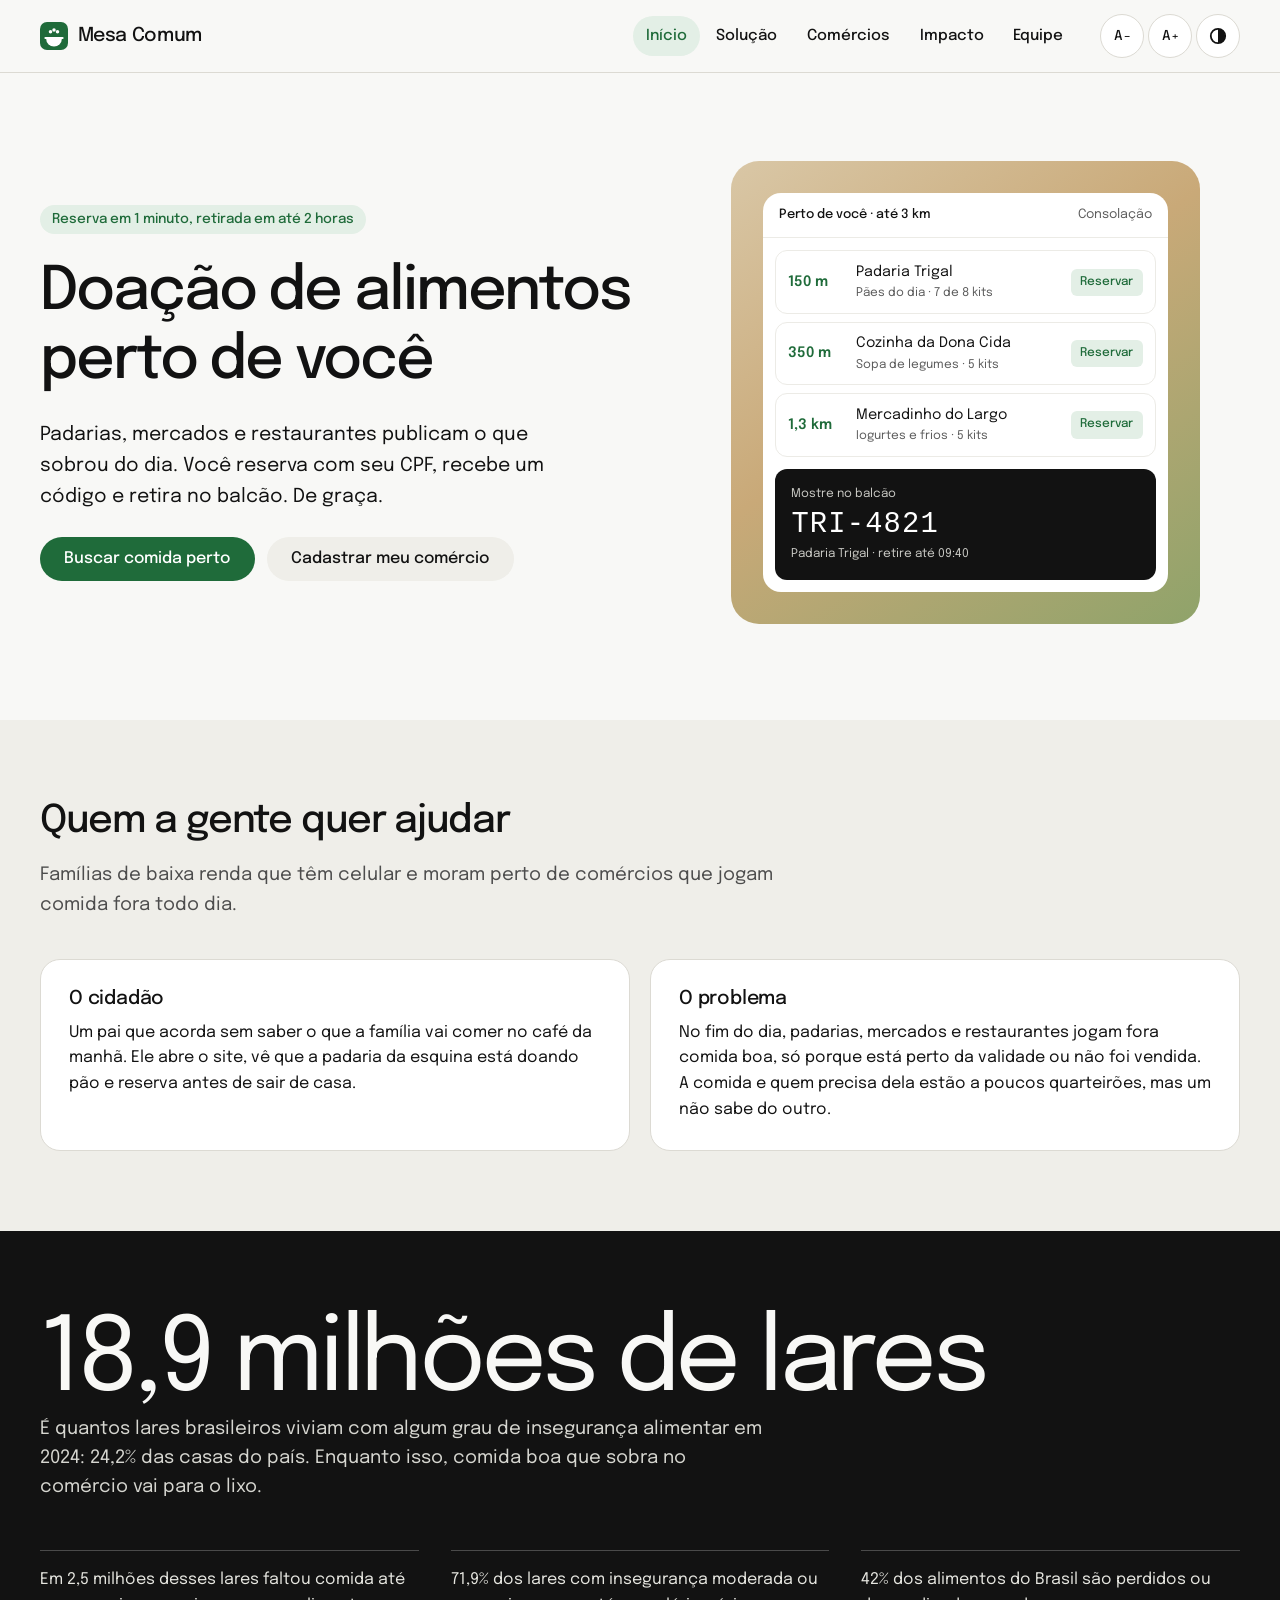
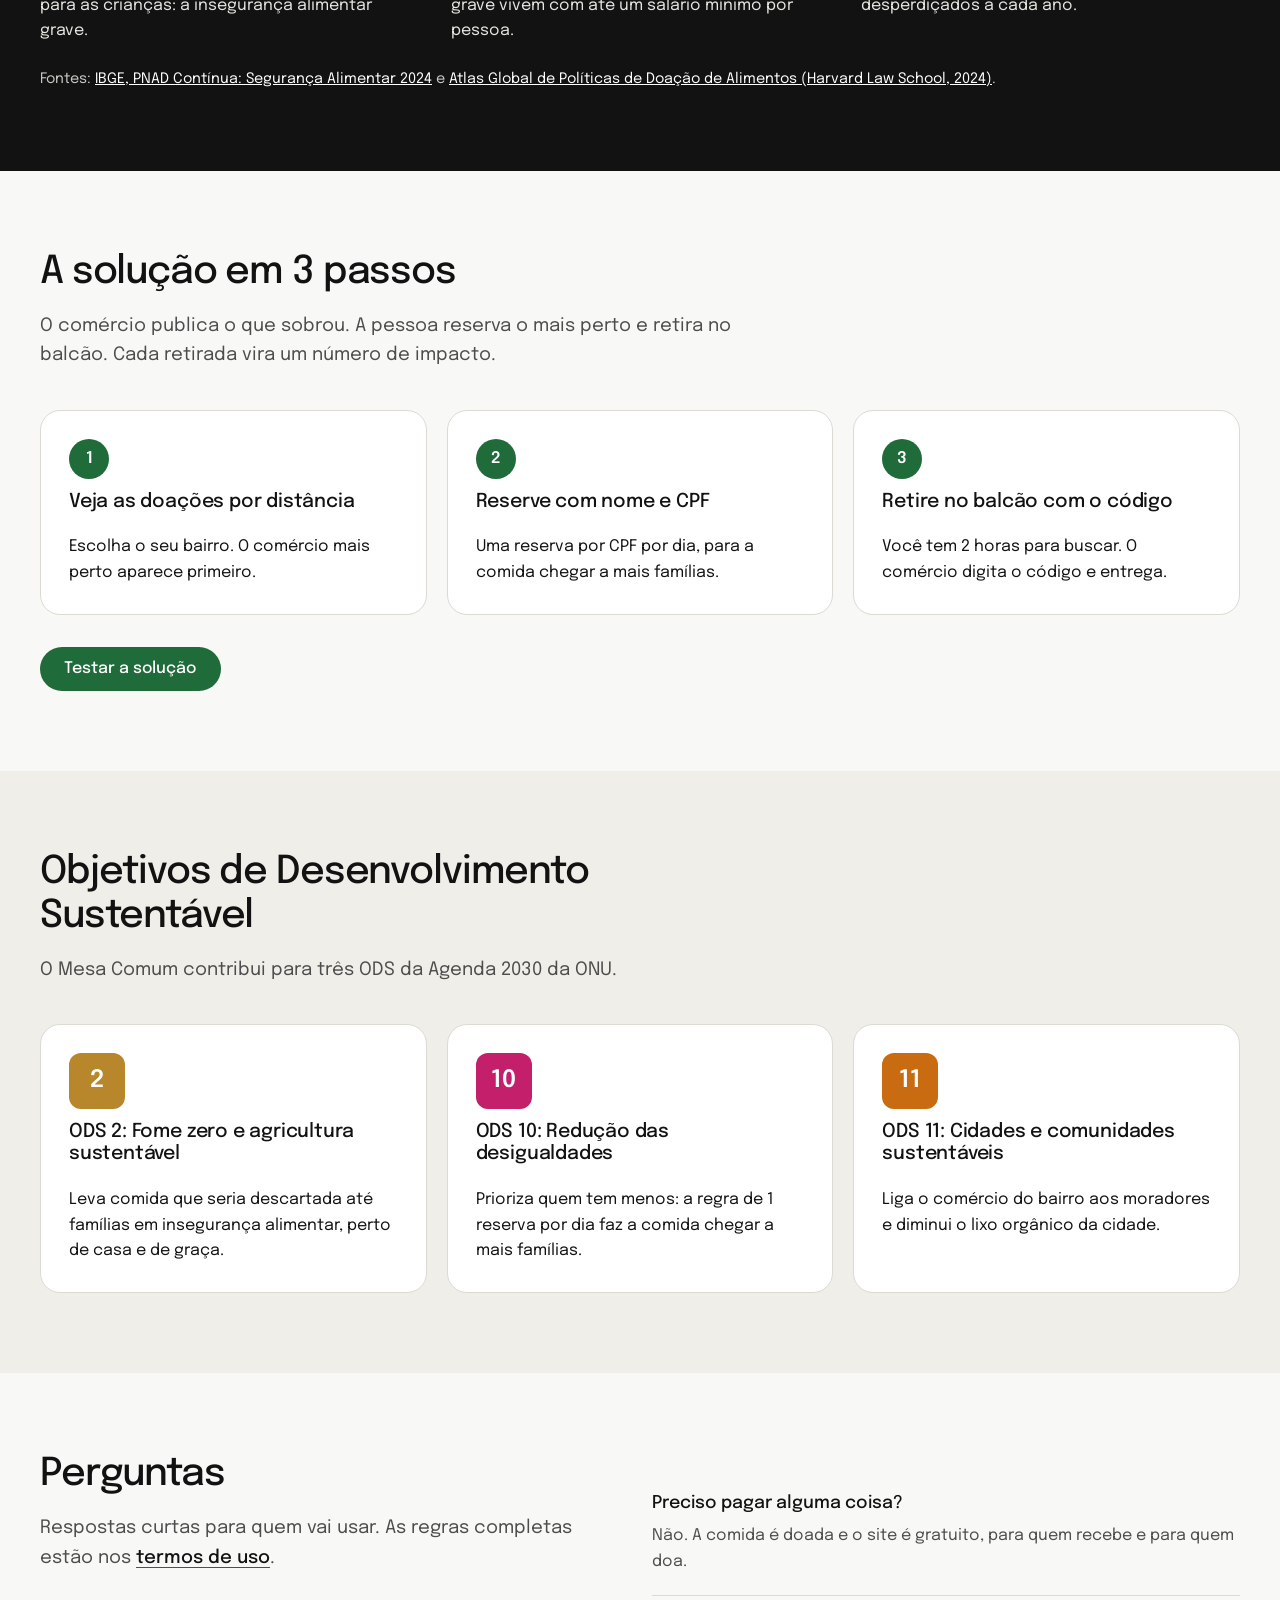
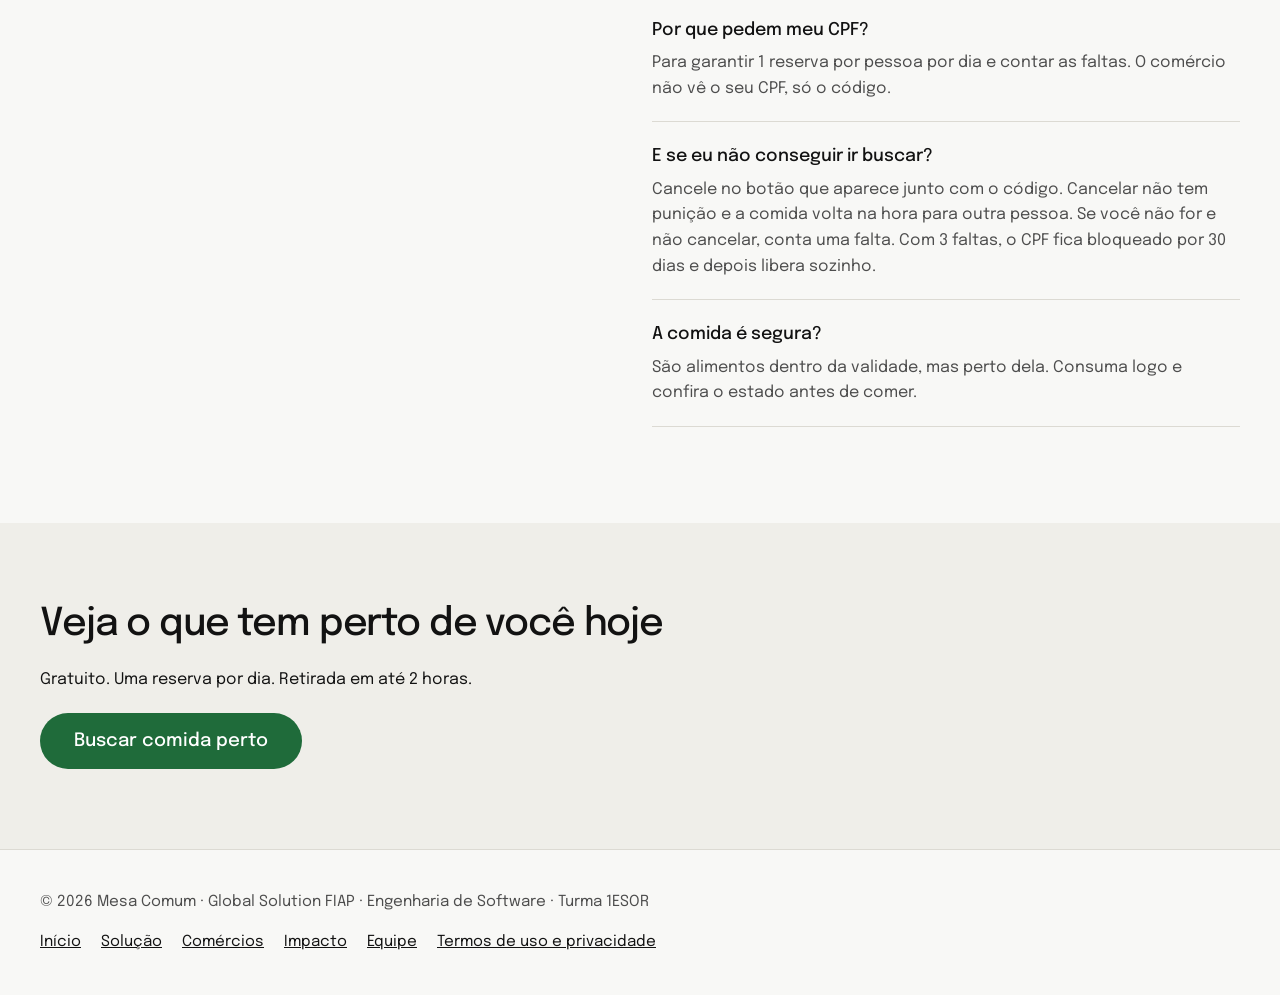
==== index.html @ 66bdf462 "Primeiros arquivos finalizados do site." ====
<!DOCTYPE html>
<html lang="pt-BR">
<head>
  <meta charset="UTF-8">
  <meta name="viewport" content="width=device-width, initial-scale=1.0">
  <title>Mesa Comum: doação de alimentos do comércio perto de você</title>
  <meta name="description" content="Padarias, mercados e restaurantes doam o que sobrou do dia. Você reserva com seu CPF e retira no balcão com um código.">
  <link rel="icon" href="img/logo.svg" type="image/svg+xml">
  <link rel="preconnect" href="https://fonts.googleapis.com">
  <link rel="preconnect" href="https://fonts.gstatic.com" crossorigin>
  <link href="https://fonts.googleapis.com/css2?family=Epilogue:wght@400;500;600&display=swap" rel="stylesheet">
  <link rel="stylesheet" href="css/estilo.css">
</head>
<body>

  <a class="pular-link" href="#conteudo">Pular para o conteúdo</a>

  <header class="topo">
    <div class="container topo__barra">
      <a class="logo" href="index.html">
        <img src="img/logo.svg" alt="" width="28" height="28">
        <span>Mesa Comum</span>
      </a>

      <nav class="menu" id="menu" aria-label="Menu principal">
        <ul>
          <li><a href="index.html" aria-current="page">Início</a></li>
          <li><a href="solucao.html">Solução</a></li>
          <li><a href="comercio.html">Comércios</a></li>
          <li><a href="impacto.html">Impacto</a></li>
          <li><a href="equipe.html">Equipe</a></li>
        </ul>
      </nav>

      <div class="acessibilidade" role="group" aria-label="Opções de acessibilidade">
        <button type="button" data-fonte="menor" aria-label="Diminuir o tamanho da fonte">A−</button>
        <button type="button" data-fonte="maior" aria-label="Aumentar o tamanho da fonte">A+</button>
        <button type="button" data-contraste aria-pressed="false" aria-label="Alto contraste"><svg class="icone" viewBox="0 0 20 20" width="18" height="18" aria-hidden="true" focusable="false"><circle cx="10" cy="10" r="8" fill="none" stroke="currentColor" stroke-width="2"/><path d="M10 2a8 8 0 0 1 0 16z" fill="currentColor"/></svg></button>
      </div>

      <button class="menu-botao" type="button" aria-expanded="false" aria-controls="menu" aria-label="Abrir menu">☰</button>
    </div>
  </header>

  <main id="conteudo">

    <!-- ========== APRESENTAÇÃO ========== -->
    <section class="hero" aria-labelledby="titulo-principal">
      <div class="container">
        <div class="hero__texto">
          <span class="etiqueta">Reserva em 1 minuto, retirada em até 2 horas</span>
          <h1 id="titulo-principal">Doação de alimentos perto de você</h1>
          <p>Padarias, mercados e restaurantes publicam o que sobrou do dia. Você reserva com seu CPF, recebe um código e retira no balcão. De graça.</p>
          <div class="botoes">
            <a class="botao botao--principal" href="solucao.html">Buscar comida perto</a>
            <a class="botao botao--secundario" href="comercio.html">Cadastrar meu comércio</a>
          </div>
        </div>

        <figure class="vitrine" aria-label="Exemplo da tela de busca: doações ordenadas pela distância e o código de uma reserva">
          <div class="tela" aria-hidden="true">
            <div class="tela__barra"><strong>Perto de você · até 3 km</strong><span>Consolação</span></div>
            <ul class="tela__lista">
              <li><span class="tela__distancia">150 m</span><span>Padaria Trigal<small>Pães do dia · 7 de 8 kits</small></span><span class="tela__acao">Reservar</span></li>
              <li><span class="tela__distancia">350 m</span><span>Cozinha da Dona Cida<small>Sopa de legumes · 5 kits</small></span><span class="tela__acao">Reservar</span></li>
              <li><span class="tela__distancia">1,3 km</span><span>Mercadinho do Largo<small>Iogurtes e frios · 5 kits</small></span><span class="tela__acao">Reservar</span></li>
            </ul>
            <div class="tela__codigo">
              <small>Mostre no balcão</small>
              <strong>TRI-4821</strong>
              <small>Padaria Trigal · retire até 09:40</small>
            </div>
          </div>
        </figure>
      </div>
    </section>

    <!-- ========== CIDADÃO E PROBLEMA ========== -->
    <section class="secao secao--cinza" aria-labelledby="titulo-cidadao">
      <div class="container">
        <div class="secao__cabeca">
          <h2 id="titulo-cidadao">Quem a gente quer ajudar</h2>
          <p>Famílias de baixa renda que têm celular e moram perto de comércios que jogam comida fora todo dia.</p>
        </div>
        <div class="grade-2">
          <article class="cartao">
            <h3>O cidadão</h3>
            <p>Um pai que acorda sem saber o que a família vai comer no café da manhã. Ele abre o site, vê que a padaria da esquina está doando pão e reserva antes de sair de casa.</p>
          </article>
          <article class="cartao">
            <h3>O problema</h3>
            <p>No fim do dia, padarias, mercados e restaurantes jogam fora comida boa, só porque está perto da validade ou não foi vendida. A comida e quem precisa dela estão a poucos quarteirões, mas um não sabe do outro.</p>
          </article>
        </div>
      </div>
    </section>

    <!-- ========== O DADO REAL ========== -->
    <section class="secao secao--escura" aria-labelledby="titulo-dado">
      <div class="container">
        <h2 id="titulo-dado" class="numero-grande">18,9 milhões de lares</h2>
        <div class="secao__cabeca">
          <p>É quantos lares brasileiros viviam com algum grau de insegurança alimentar em 2024: 24,2% das casas do país. Enquanto isso, comida boa que sobra no comércio vai para o lixo.</p>
        </div>
        <div class="fatos">
          <p>Em 2,5 milhões desses lares faltou comida até para as crianças: a insegurança alimentar grave.</p>
          <p>71,9% dos lares com insegurança moderada ou grave vivem com até um salário mínimo por pessoa.</p>
          <p>42% dos alimentos do Brasil são perdidos ou desperdiçados a cada ano.</p>
        </div>
        <p class="fonte-dado">Fontes: <a href="https://agenciadenoticias.ibge.gov.br/pt/agencia-noticias/44728-mais-de-dois-milhoes-de-lares-saem-da-inseguranca-alimentar-em-2024.html" target="_blank" rel="noopener">IBGE, PNAD Contínua: Segurança Alimentar 2024</a> e <a href="https://atlas.foodbanking.org/wp-content/uploads/2024/02/Atlas_Brazil_2024_Policy-Recs_Portuguese.pdf" target="_blank" rel="noopener">Atlas Global de Políticas de Doação de Alimentos (Harvard Law School, 2024)</a>.</p>
      </div>
    </section>

    <!-- ========== A SOLUÇÃO ========== -->
    <section class="secao" id="como-funciona" aria-labelledby="titulo-solucao">
      <div class="container">
        <div class="secao__cabeca">
          <h2 id="titulo-solucao">A solução em 3 passos</h2>
          <p>O comércio publica o que sobrou. A pessoa reserva o mais perto e retira no balcão. Cada retirada vira um número de impacto.</p>
        </div>
        <ol class="grade-3 lista-sem-marcador">
          <li class="cartao passo">
            <span class="passo__numero" aria-hidden="true">1</span>
            <h3>Veja as doações por distância</h3>
            <p>Escolha o seu bairro. O comércio mais perto aparece primeiro.</p>
          </li>
          <li class="cartao passo">
            <span class="passo__numero" aria-hidden="true">2</span>
            <h3>Reserve com nome e CPF</h3>
            <p>Uma reserva por CPF por dia, para a comida chegar a mais famílias.</p>
          </li>
          <li class="cartao passo">
            <span class="passo__numero" aria-hidden="true">3</span>
            <h3>Retire no balcão com o código</h3>
            <p>Você tem 2 horas para buscar. O comércio digita o código e entrega.</p>
          </li>
        </ol>
        <div class="botoes espaco-acima">
          <a class="botao botao--principal" href="solucao.html">Testar a solução</a>
        </div>
      </div>
    </section>

    <!-- ========== ODS ========== -->
    <section class="secao secao--cinza" aria-labelledby="titulo-ods">
      <div class="container">
        <div class="secao__cabeca">
          <h2 id="titulo-ods">Objetivos de Desenvolvimento Sustentável</h2>
          <p>O Mesa Comum contribui para três ODS da Agenda 2030 da ONU.</p>
        </div>
        <div class="grade-3">
          <article class="cartao ods ods--2">
            <span class="ods__numero" aria-hidden="true">2</span>
            <h3>ODS 2: Fome zero e agricultura sustentável</h3>
            <p>Leva comida que seria descartada até famílias em insegurança alimentar, perto de casa e de graça.</p>
          </article>
          <article class="cartao ods ods--10">
            <span class="ods__numero" aria-hidden="true">10</span>
            <h3>ODS 10: Redução das desigualdades</h3>
            <p>Prioriza quem tem menos: a regra de 1 reserva por dia faz a comida chegar a mais famílias.</p>
          </article>
          <article class="cartao ods ods--11">
            <span class="ods__numero" aria-hidden="true">11</span>
            <h3>ODS 11: Cidades e comunidades sustentáveis</h3>
            <p>Liga o comércio do bairro aos moradores e diminui o lixo orgânico da cidade.</p>
          </article>
        </div>
      </div>
    </section>

    <!-- ========== PERGUNTAS ========== -->
    <section class="secao" aria-labelledby="titulo-perguntas">
      <div class="container duas-colunas">
        <div class="secao__cabeca">
          <h2 id="titulo-perguntas">Perguntas</h2>
          <p>Respostas curtas para quem vai usar. As regras completas estão nos <a class="link" href="termos.html">termos de uso</a>.</p>
        </div>
        <dl class="perguntas">
          <div>
            <dt>Preciso pagar alguma coisa?</dt>
            <dd>Não. A comida é doada e o site é gratuito, para quem recebe e para quem doa.</dd>
          </div>
          <div>
            <dt>Por que pedem meu CPF?</dt>
            <dd>Para garantir 1 reserva por pessoa por dia e contar as faltas. O comércio não vê o seu CPF, só o código.</dd>
          </div>
          <div>
            <dt>E se eu não conseguir ir buscar?</dt>
            <dd>Cancele no botão que aparece junto com o código. Cancelar não tem punição e a comida volta na hora para outra pessoa. Se você não for e não cancelar, conta uma falta. Com 3 faltas, o CPF fica bloqueado por 30 dias e depois libera sozinho.</dd>
          </div>
          <div>
            <dt>A comida é segura?</dt>
            <dd>São alimentos dentro da validade, mas perto dela. Consuma logo e confira o estado antes de comer.</dd>
          </div>
        </dl>
      </div>
    </section>

    <!-- ========== CHAMADA FINAL ========== -->
    <section class="secao secao--cinza" aria-labelledby="titulo-chamada">
      <div class="container chamada">
        <h2 id="titulo-chamada">Veja o que tem perto de você hoje</h2>
        <p>Gratuito. Uma reserva por dia. Retirada em até 2 horas.</p>
        <a class="botao botao--principal botao--grande" href="solucao.html">Buscar comida perto</a>
      </div>
    </section>

  </main>

  <footer class="rodape">
    <div class="container">
      <p>© 2026 Mesa Comum · Global Solution FIAP · Engenharia de Software · Turma 1ESOR</p>
      <ul>
        <li><a href="index.html">Início</a></li>
        <li><a href="solucao.html">Solução</a></li>
        <li><a href="comercio.html">Comércios</a></li>
        <li><a href="impacto.html">Impacto</a></li>
        <li><a href="equipe.html">Equipe</a></li>
        <li><a href="termos.html">Termos de uso e privacidade</a></li>
      </ul>
    </div>
  </footer>

  <script src="js/menu.js"></script>

</body>
</html>
---- css/estilo.css ----
/* =============================================================
   MESA COMUM — estilos do site
   Organização:
   1. Variáveis (cores, espaços)       8. Formulários
   2. Base                             9. Página Solução (lista, código)
   3. Acessibilidade                  10. Página Comércios (painel)
   4. Cabeçalho e menu                11. Página Impacto
   5. Botões e links                  12. Textos longos e equipe
   6. Estrutura das seções            13. Rodapé
   7. Página inicial                  14. Responsividade (media queries)
   ============================================================= */


/* ---------- 1. VARIÁVEIS ---------- */

:root {
  --fundo: #f8f8f6;
  --superficie: #ffffff;
  --superficie-2: #efeee9;
  --tinta: #121212;
  --tinta-suave: #4d4d4d;
  --linha: #dcdad3;
  --verde: #1f6b3a;
  --verde-escuro: #174f2b;
  --verde-claro: #e3efe6;
  --amarelo-claro: #fff4d6;
  --amarelo-texto: #5c3a00;
  --vermelho: #a3201a;
  --vermelho-claro: #fdecea;

  --raio: 20px;
  --raio-pequeno: 12px;
  --largura: 1200px;

  --fonte: "Epilogue", system-ui, -apple-system, "Segoe UI", sans-serif;
  --fonte-codigo: ui-monospace, "SFMono-Regular", Menlo, Consolas, monospace;
}

/* Modo alto contraste (botão no topo da página) */
body.alto-contraste {
  --fundo: #000000;
  --superficie: #000000;
  --superficie-2: #1a1a1a;
  --tinta: #ffffff;
  --tinta-suave: #ffffff;
  --linha: #ffffff;
  --verde: #ffd400;
  --verde-escuro: #ffe866;
  --verde-claro: #333000;
  --amarelo-claro: #333000;
  --amarelo-texto: #ffd400;
  --vermelho: #ff8a80;
  --vermelho-claro: #330000;
}
body.alto-contraste .botao--principal,
body.alto-contraste .codigo-card { color: #000000; }
body.alto-contraste .codigo-card { background: #ffd400; }
body.alto-contraste .codigo-card .botao--secundario { background: #000000; color: #ffd400; }


/* ---------- 2. BASE ---------- */

*, *::before, *::after { box-sizing: border-box; }

/* O tamanho da fonte muda com os botões A- / A+ (classes no <html>) */
html { font-size: 100%; scroll-behavior: smooth; scroll-padding-top: 6rem; }
html.fonte-maior { font-size: 112.5%; }
html.fonte-muito-maior { font-size: 125%; }

body {
  margin: 0;
  font-family: var(--fonte);
  font-size: 1rem;
  line-height: 1.6;
  color: var(--tinta);
  background: var(--fundo);
  -webkit-font-smoothing: antialiased;
}

img { max-width: 100%; display: block; }

h1, h2, h3 { line-height: 1.15; margin: 0; font-weight: 500; letter-spacing: -0.02em; }
h1 { font-size: clamp(2.2rem, 5vw, 3.75rem); letter-spacing: -0.035em; }
h2 { font-size: clamp(1.75rem, 3vw, 2.5rem); letter-spacing: -0.03em; }
h3 { font-size: 1.2rem; letter-spacing: -0.01em; }
p { margin: 0; }

.container { width: min(100% - 3rem, var(--largura)); margin-inline: auto; }


/* ---------- 3. ACESSIBILIDADE ---------- */

/* Link "pular para o conteúdo": aparece só quando recebe foco pelo teclado */
.pular-link {
  position: absolute;
  left: 1rem;
  top: -4rem;
  z-index: 100;
  background: var(--tinta);
  color: var(--fundo);
  padding: 0.75rem 1rem;
  border-radius: var(--raio-pequeno);
  text-decoration: none;
  font-weight: 500;
}
.pular-link:focus { top: 1rem; }

/* Contorno de foco bem visível em tudo que é clicável */
a:focus-visible, button:focus-visible, input:focus-visible, select:focus-visible {
  outline: 3px solid var(--verde);
  outline-offset: 2px;
}

/* Texto escondido na tela, mas lido por leitor de tela */
.so-leitor {
  position: absolute; width: 1px; height: 1px; padding: 0; margin: -1px;
  overflow: hidden; clip: rect(0, 0, 0, 0); white-space: nowrap; border: 0;
}

.oculto { display: none !important; }


/* ---------- 4. CABEÇALHO E MENU ---------- */

.topo {
  position: sticky;
  top: 0;
  z-index: 50;
  background: var(--fundo);
  border-bottom: 1px solid var(--linha);
}

.topo__barra {
  display: flex;
  align-items: center;
  gap: 1.5rem;
  min-height: 4.5rem;
}

.logo {
  display: flex;
  align-items: center;
  gap: 0.6rem;
  color: var(--tinta);
  text-decoration: none;
  font-size: 1.2rem;
  font-weight: 500;
  letter-spacing: -0.02em;
  margin-right: auto;
}
.logo img { width: 28px; height: 28px; }

.menu ul {
  display: flex;
  gap: 0.25rem;
  list-style: none;
  margin: 0;
  padding: 0;
}
.menu a {
  display: block;
  padding: 0.5rem 0.8rem;
  border-radius: 999px;
  color: var(--tinta);
  text-decoration: none;
  font-weight: 500;
  font-size: 0.95rem;
}
.menu a:hover { background: var(--superficie-2); }
.menu a[aria-current="page"] { background: var(--verde-claro); color: var(--verde); }

.acessibilidade { display: flex; gap: 0.25rem; }
.acessibilidade button {
  min-width: 2.75rem;
  height: 2.75rem;
  border: 1px solid var(--linha);
  border-radius: 999px;
  background: var(--superficie);
  color: var(--tinta);
  font: 500 0.85rem var(--fonte);
  cursor: pointer;
  display: inline-grid;
  place-items: center;
}
.acessibilidade button:hover { border-color: var(--tinta); }
.acessibilidade button[aria-pressed="true"] { background: var(--tinta); color: var(--fundo); }

.menu-botao {
  display: none;
  width: 2.75rem;
  height: 2.75rem;
  border: 1px solid var(--linha);
  border-radius: 999px;
  background: var(--superficie);
  color: var(--tinta);
  font-size: 1.2rem;
  cursor: pointer;
}


/* ---------- 5. BOTÕES E LINKS ---------- */

.botao {
  display: inline-flex;
  align-items: center;
  justify-content: center;
  gap: 0.5rem;
  min-height: 2.75rem;
  padding: 0.6rem 1.4rem;
  border-radius: 999px;
  border: 2px solid transparent;
  font: 500 1rem var(--fonte);
  text-decoration: none;
  cursor: pointer;
  transition: background-color 0.2s, transform 0.1s;
}
.botao:active { transform: translateY(1px); }

.botao--principal { background: var(--verde); color: #ffffff; }
.botao--principal:hover { background: var(--verde-escuro); }

.botao--secundario { background: var(--superficie-2); color: var(--tinta); }
.botao--secundario:hover { border-color: var(--tinta); }

.botao--grande { min-height: 3.5rem; padding: 0.8rem 2rem; font-size: 1.15rem; }

.link {
  color: var(--tinta);
  font-weight: 500;
  text-decoration: underline;
  text-underline-offset: 4px;
  text-decoration-color: var(--verde);
}
.link:hover { text-decoration-thickness: 2px; }

.botoes { display: flex; flex-wrap: wrap; gap: 0.75rem; }


/* ---------- 6. ESTRUTURA DAS SEÇÕES ---------- */

.secao { padding: 5rem 0; }
.secao--cinza { background: var(--superficie-2); }
.secao--escura { background: #121212; color: #f8f8f6; }

.secao__cabeca { max-width: 46rem; margin-bottom: 2.5rem; display: grid; gap: 1rem; }
.secao__cabeca p { font-size: 1.15rem; color: var(--tinta-suave); }
.secao--escura .secao__cabeca p { color: #d6d6d0; }

.etiqueta {
  display: inline-block;
  font-size: 0.85rem;
  font-weight: 500;
  color: var(--verde);
  background: var(--verde-claro);
  padding: 0.25rem 0.75rem;
  border-radius: 999px;
  justify-self: start;
}

.cartao {
  background: var(--superficie);
  border: 1px solid var(--linha);
  border-radius: var(--raio);
  padding: 1.75rem;
}
.cartao h3 + p, .cartao h3 + ul { margin-top: 0.6rem; }
.cartao p + p { margin-top: 0.6rem; }

.grade-2 { display: grid; grid-template-columns: repeat(2, 1fr); gap: 1.25rem; }
.grade-3 { display: grid; grid-template-columns: repeat(3, 1fr); gap: 1.25rem; }
.grade-4 { display: grid; grid-template-columns: repeat(4, 1fr); gap: 1.25rem; }

/* Cabeçalho das páginas internas */
.pagina-topo { padding: 4rem 0 2.5rem; }
.pagina-topo .container { display: grid; gap: 1rem; }
.pagina-topo p { font-size: 1.2rem; max-width: 44rem; }


/* ---------- 7. PÁGINA INICIAL ---------- */

.hero { padding: 4.5rem 0 5rem; }
.hero .container {
  display: grid;
  grid-template-columns: 1.1fr 1fr;
  gap: 3rem;
  align-items: center;
}
.hero__texto { display: grid; gap: 1.5rem; }
.hero__texto > p { font-size: 1.2rem; max-width: 34rem; }

/* Desenho da tela do site no hero */
.vitrine {
  background: linear-gradient(145deg, #d9c7a6 0%, #c9a978 45%, #8fa36a 100%);
  border-radius: 28px;
  padding: 2rem;
}
.tela {
  background: #ffffff;
  color: #121212;
  border-radius: 18px;
  overflow: hidden;
  font-size: 0.9rem;
}
.tela__barra {
  display: flex;
  justify-content: space-between;
  padding: 0.75rem 1rem;
  border-bottom: 1px solid #ecebe6;
  color: #5c5c5c;
  font-size: 0.8rem;
}
.tela__barra strong { color: #121212; font-weight: 500; }
.tela__lista { list-style: none; margin: 0; padding: 0.75rem; display: grid; gap: 0.5rem; }
.tela__lista li {
  display: grid;
  grid-template-columns: 3.5rem 1fr auto;
  align-items: center;
  gap: 0.75rem;
  padding: 0.6rem 0.75rem;
  border: 1px solid #ecebe6;
  border-radius: 12px;
}
.tela__distancia { color: #1f6b3a; font-weight: 600; }
.tela__lista small { display: block; color: #5c5c5c; font-size: 0.75rem; }
.tela__acao {
  font-size: 0.75rem;
  font-weight: 500;
  background: #e3efe6;
  color: #1f6b3a;
  padding: 0.25rem 0.6rem;
  border-radius: 6px;
}
.tela__codigo {
  margin: 0 0.75rem 0.75rem;
  background: #121212;
  color: #ffffff;
  border-radius: 12px;
  padding: 1rem;
  display: grid;
  gap: 0.25rem;
}
.tela__codigo small { color: #c9c9c4; font-size: 0.75rem; }
.tela__codigo strong { font: 500 1.8rem var(--fonte-codigo); letter-spacing: 0.04em; }

/* Números do problema */
.numero-grande {
  font-size: clamp(3rem, 8vw, 6.5rem);
  line-height: 1;
  letter-spacing: -0.045em;
  font-weight: 400;
}
.fatos { display: grid; grid-template-columns: repeat(3, 1fr); gap: 2rem; margin-top: 3rem; }
.fatos p { border-top: 1px solid #4a4a4a; padding-top: 1rem; color: #e6e6e0; }
.fonte-dado { margin-top: 1.5rem; font-size: 0.9rem; color: #c9c9c4; }
.fonte-dado a { color: #ffffff; }

/* Passos */
.passo { display: grid; gap: 0.75rem; align-content: start; }
.passo__numero {
  width: 2.5rem; height: 2.5rem;
  border-radius: 50%;
  display: grid; place-items: center;
  background: var(--verde);
  color: #ffffff;
  font-weight: 600;
}

/* ODS */
.ods { display: grid; gap: 0.75rem; align-content: start; }
.ods__numero {
  width: 3.5rem; height: 3.5rem;
  border-radius: 12px;
  display: grid; place-items: center;
  color: #ffffff;
  font-size: 1.5rem;
  font-weight: 600;
}
.ods--2 .ods__numero { background: #b8862b; }
.ods--10 .ods__numero { background: #c31f6a; }
.ods--11 .ods__numero { background: #c96b10; }

/* Perguntas */
.perguntas { display: grid; gap: 0; }
.perguntas div { padding: 1.25rem 0; border-bottom: 1px solid var(--linha); }
.perguntas dt { font-weight: 500; font-size: 1.1rem; }
.perguntas dd { margin: 0.4rem 0 0; color: var(--tinta-suave); }

/* Chamada final */
.chamada { text-align: left; display: grid; gap: 1.25rem; justify-items: start; }


/* ---------- 8. FORMULÁRIOS ---------- */

.formulario { display: grid; gap: 1.1rem; }
.formulario__linha { display: grid; grid-template-columns: 1fr 1fr; gap: 1.1rem; }

.campo { display: grid; gap: 0.4rem; }
.campo label { font-weight: 500; font-size: 0.95rem; }
.campo input, .campo select {
  width: 100%;
  min-height: 3rem;
  padding: 0.6rem 0.9rem;
  border: 1px solid var(--linha);
  border-radius: var(--raio-pequeno);
  background: var(--superficie);
  color: var(--tinta);
  font: 1rem var(--fonte);
}
.campo input[aria-invalid="true"] { border: 2px solid var(--vermelho); }
.campo__erro { color: var(--vermelho); font-size: 0.9rem; font-weight: 500; }
.campo__ajuda { color: var(--tinta-suave); font-size: 0.85rem; }

.caixa-check { display: flex; gap: 0.6rem; align-items: flex-start; font-size: 0.95rem; }
.caixa-check input { width: 1.25rem; height: 1.25rem; margin-top: 0.2rem; accent-color: var(--verde); flex: none; }

/* Mensagens de erro e de sucesso, na própria página (sem alert) */
.mensagem { padding: 0.9rem 1.1rem; border-radius: var(--raio-pequeno); font-weight: 500; }
.mensagem:empty { display: none; }
.mensagem--erro { background: var(--vermelho-claro); color: var(--vermelho); }
.mensagem--sucesso { background: var(--verde-claro); color: var(--verde); }
.mensagem--aviso { background: var(--amarelo-claro); color: var(--amarelo-texto); }


/* ---------- 9. PÁGINA SOLUÇÃO ---------- */

.filtros { display: grid; grid-template-columns: 2fr 1fr; gap: 1.1rem; }
.regras { display: flex; flex-wrap: wrap; gap: 0.5rem 1.5rem; margin-top: 1.25rem; padding: 0; list-style: none; color: var(--tinta-suave); font-size: 0.95rem; }
.regras li::before { content: "• "; color: var(--verde); font-weight: 700; }

.lista-doacoes { list-style: none; margin: 1.5rem 0 0; padding: 0; display: grid; gap: 0.75rem; }

.doacao {
  display: grid;
  grid-template-columns: 5rem 1fr auto;
  gap: 0.25rem 1.25rem;
  align-items: center;
  background: var(--superficie);
  border: 1px solid var(--linha);
  border-radius: var(--raio);
  padding: 1.25rem;
}
.doacao__distancia {
  grid-row: span 2;
  display: grid;
  place-items: center;
  text-align: center;
  height: 4.5rem;
  border-radius: 16px;
  background: var(--verde-claro);
  color: var(--verde);
  font-weight: 600;
  line-height: 1.2;
}
.doacao__distancia small { display: block; font-weight: 400; font-size: 0.75rem; }
.doacao__nome { font-weight: 500; font-size: 1.15rem; }
.doacao__local, .doacao__vagas { color: var(--tinta-suave); font-size: 0.9rem; }
.doacao__acao { grid-row: span 2; display: grid; justify-items: end; gap: 0.4rem; }
.doacao__item { grid-column: 2; }
.doacao__form { grid-column: 1 / -1; border-top: 1px solid var(--linha); margin-top: 1rem; padding-top: 1.25rem; }

.lista-vazia {
  text-align: center;
  padding: 3rem 1.5rem;
  border: 2px dashed var(--linha);
  border-radius: var(--raio);
  color: var(--tinta-suave);
}

/* Cartão com o código de retirada */
.codigo-card {
  background: #121212;
  color: #ffffff;
  border-radius: var(--raio);
  padding: 2rem;
  display: grid;
  gap: 1rem;
}
.codigo-card__rotulo { color: #c9c9c4; font-size: 0.95rem; }
.codigo-card__codigo { font: 500 clamp(2.75rem, 8vw, 4.5rem)/1 var(--fonte-codigo); letter-spacing: 0.04em; }
.codigo-card__info { display: grid; gap: 0.3rem; }
.codigo-card__cancelar { border-top: 1px solid #3a3a3a; padding-top: 1rem; display: grid; gap: 0.75rem; justify-items: start; }
.codigo-card .botao--secundario { background: #2a2a2a; color: #ffffff; }
.codigo-card .mensagem--aviso { color: var(--amarelo-texto); }


/* ---------- 10. PÁGINA COMÉRCIOS ---------- */

.duas-colunas { display: grid; grid-template-columns: 1fr 1fr; gap: 1.5rem; align-items: start; }
.pilha { display: grid; gap: 1.25rem; }

.indicadores { display: grid; grid-template-columns: repeat(4, 1fr); gap: 1rem; margin: 0; }
.indicador { background: var(--superficie); border: 1px solid var(--linha); border-radius: var(--raio); padding: 1.25rem; }
.indicador dt { color: var(--tinta-suave); font-size: 0.9rem; }
.indicador dd { margin: 0 0 0.25rem; font-size: 2.2rem; letter-spacing: -0.03em; order: -1; }
.indicador { display: flex; flex-direction: column; }

.validar { display: grid; grid-template-columns: 1fr auto; gap: 0.75rem; align-items: end; }
.validar input { font-family: var(--fonte-codigo); text-transform: uppercase; letter-spacing: 0.06em; }

.tabela-rolagem { overflow-x: auto; }
table { width: 100%; border-collapse: collapse; }
th { text-align: left; font-size: 0.85rem; font-weight: 500; color: var(--tinta-suave); padding: 0 0 0.6rem; border-bottom: 1px solid var(--linha); }
td { padding: 0.75rem 0; border-bottom: 1px solid var(--linha); vertical-align: top; }
th + th, td + td { padding-left: 1rem; }
.numero { text-align: right; white-space: nowrap; }

.selo { display: flex; gap: 1.25rem; align-items: center; }
.selo__disco {
  flex: none;
  width: 6rem; height: 6rem;
  border-radius: 50%;
  border: 2px dashed var(--linha);
  display: grid; place-items: center;
  text-align: center;
  font-size: 0.8rem;
  font-weight: 500;
  color: var(--tinta-suave);
  padding: 0.5rem;
}
.selo__disco--ganho { border: none; background: var(--verde); color: #ffffff; }

/* Barras de progresso (selo e ranking): elemento <meter> estilizado */
meter {
  width: 100%;
  height: 0.6rem;
  border-radius: 999px;
  background: var(--superficie-2);
  border: none;
}
meter::-webkit-meter-bar { background: var(--superficie-2); border: none; border-radius: 999px; height: 0.6rem; }
meter::-webkit-meter-optimum-value { background: var(--verde); border-radius: 999px; }
meter::-moz-meter-bar { background: var(--verde); border-radius: 999px; }


/* ---------- 11. PÁGINA IMPACTO ---------- */

.aviso-prototipo {
  background: var(--verde-claro);
  border-left: 4px solid var(--verde);
  padding: 1rem 1.25rem;
  border-radius: 0 var(--raio-pequeno) var(--raio-pequeno) 0;
}

.grafico { list-style: none; margin: 0; padding: 0; display: grid; gap: 0.5rem; }
.grafico li { display: grid; grid-template-columns: 3.5rem 1fr 2rem; gap: 0.75rem; align-items: center; font-size: 0.9rem; }
.grafico li span:last-child { text-align: right; font-weight: 500; }

.ranking { list-style: none; margin: 0; padding: 0; display: grid; gap: 1rem; }
.ranking li { display: grid; grid-template-columns: 1fr auto; gap: 0.4rem 1rem; }
.ranking meter { grid-column: 1 / -1; }


/* ---------- 12. TEXTOS LONGOS E EQUIPE ---------- */

.texto-longo { max-width: 46rem; }
.texto-longo h2 { font-size: 1.6rem; margin: 3rem 0 1rem; }
.texto-longo h2:first-child { margin-top: 0; }
.texto-longo p + p, .texto-longo p + ul, .texto-longo ul + p { margin-top: 1rem; }
.texto-longo ul { padding-left: 1.25rem; display: grid; gap: 0.6rem; margin: 0; }
.texto-longo li::marker { color: var(--verde); }
.texto-longo a { color: var(--tinta); }

.integrante { display: flex; gap: 1rem; align-items: center; }
.integrante img { width: 3.5rem; height: 3.5rem; flex: none; }
.integrante strong { display: block; font-weight: 500; line-height: 1.3; }
.integrante span { color: var(--tinta-suave); font-size: 0.9rem; }

.lista-simples { margin: 0.6rem 0 0; padding-left: 1.25rem; display: grid; gap: 0.4rem; }
.lista-simples li::marker { color: var(--verde); }


/* ---------- 13. RODAPÉ ---------- */

.rodape { border-top: 1px solid var(--linha); padding: 2.5rem 0; font-size: 0.95rem; color: var(--tinta-suave); }
.rodape .container { display: flex; flex-wrap: wrap; justify-content: space-between; gap: 1rem; }
.rodape ul { display: flex; flex-wrap: wrap; gap: 0.5rem 1.25rem; list-style: none; margin: 0; padding: 0; }
.rodape a { color: var(--tinta); }


/* ---------- 14. RESPONSIVIDADE ---------- */

/* Tablet */
@media (max-width: 1024px) {
  .hero .container { grid-template-columns: 1fr; }
  .grade-4, .indicadores { grid-template-columns: repeat(2, 1fr); }
  .grade-3 { grid-template-columns: 1fr; }
  .duas-colunas { grid-template-columns: 1fr; }
  .fatos { grid-template-columns: 1fr; gap: 1rem; }
}

/* Celular: o menu vira uma lista que abre pelo botão ☰ */
@media (max-width: 860px) {
  .menu-botao { display: block; }
  .menu {
    display: none;
    position: absolute;
    top: 100%;
    left: 0;
    right: 0;
    background: var(--fundo);
    border-bottom: 1px solid var(--linha);
    padding: 0.75rem 1.5rem 1.25rem;
  }
  .menu.aberto { display: block; }
  .menu ul { flex-direction: column; }
  .menu a { padding: 0.9rem 1rem; font-size: 1.05rem; }
  .topo__barra { gap: 0.75rem; }
}

@media (max-width: 640px) {
  .secao { padding: 3.5rem 0; }
  .container { width: min(100% - 2rem, var(--largura)); }
  .grade-2, .grade-4, .indicadores, .filtros, .formulario__linha { grid-template-columns: 1fr; }
  .vitrine { padding: 1rem; border-radius: 20px; }
  .tela__lista li { grid-template-columns: 3rem 1fr; }
  .tela__acao { display: none; }
  .doacao { grid-template-columns: 4rem 1fr; }
  .doacao__distancia { height: 4rem; font-size: 0.9rem; }
  .doacao__item { grid-column: 1 / -1; }
  .doacao__acao { grid-column: 1 / -1; grid-row: auto; justify-items: stretch; order: 1; }
  .doacao__vagas { order: -1; }
  .doacao__form { order: 2; }
  .doacao__acao .botao { width: 100%; }
  .botoes .botao { width: 100%; }
  .validar { grid-template-columns: 1fr; }
  .codigo-card { padding: 1.5rem; }
  .acessibilidade button { min-width: 2.5rem; }
  .logo span { font-size: 1.05rem; }
}


/* ---------- 15. AJUSTES PEQUENOS ---------- */

.lista-sem-marcador { list-style: none; margin: 0; padding: 0; }
.espaco-acima { margin-top: 2rem; }
.espaco-acima-pequeno { margin-top: 1rem; }
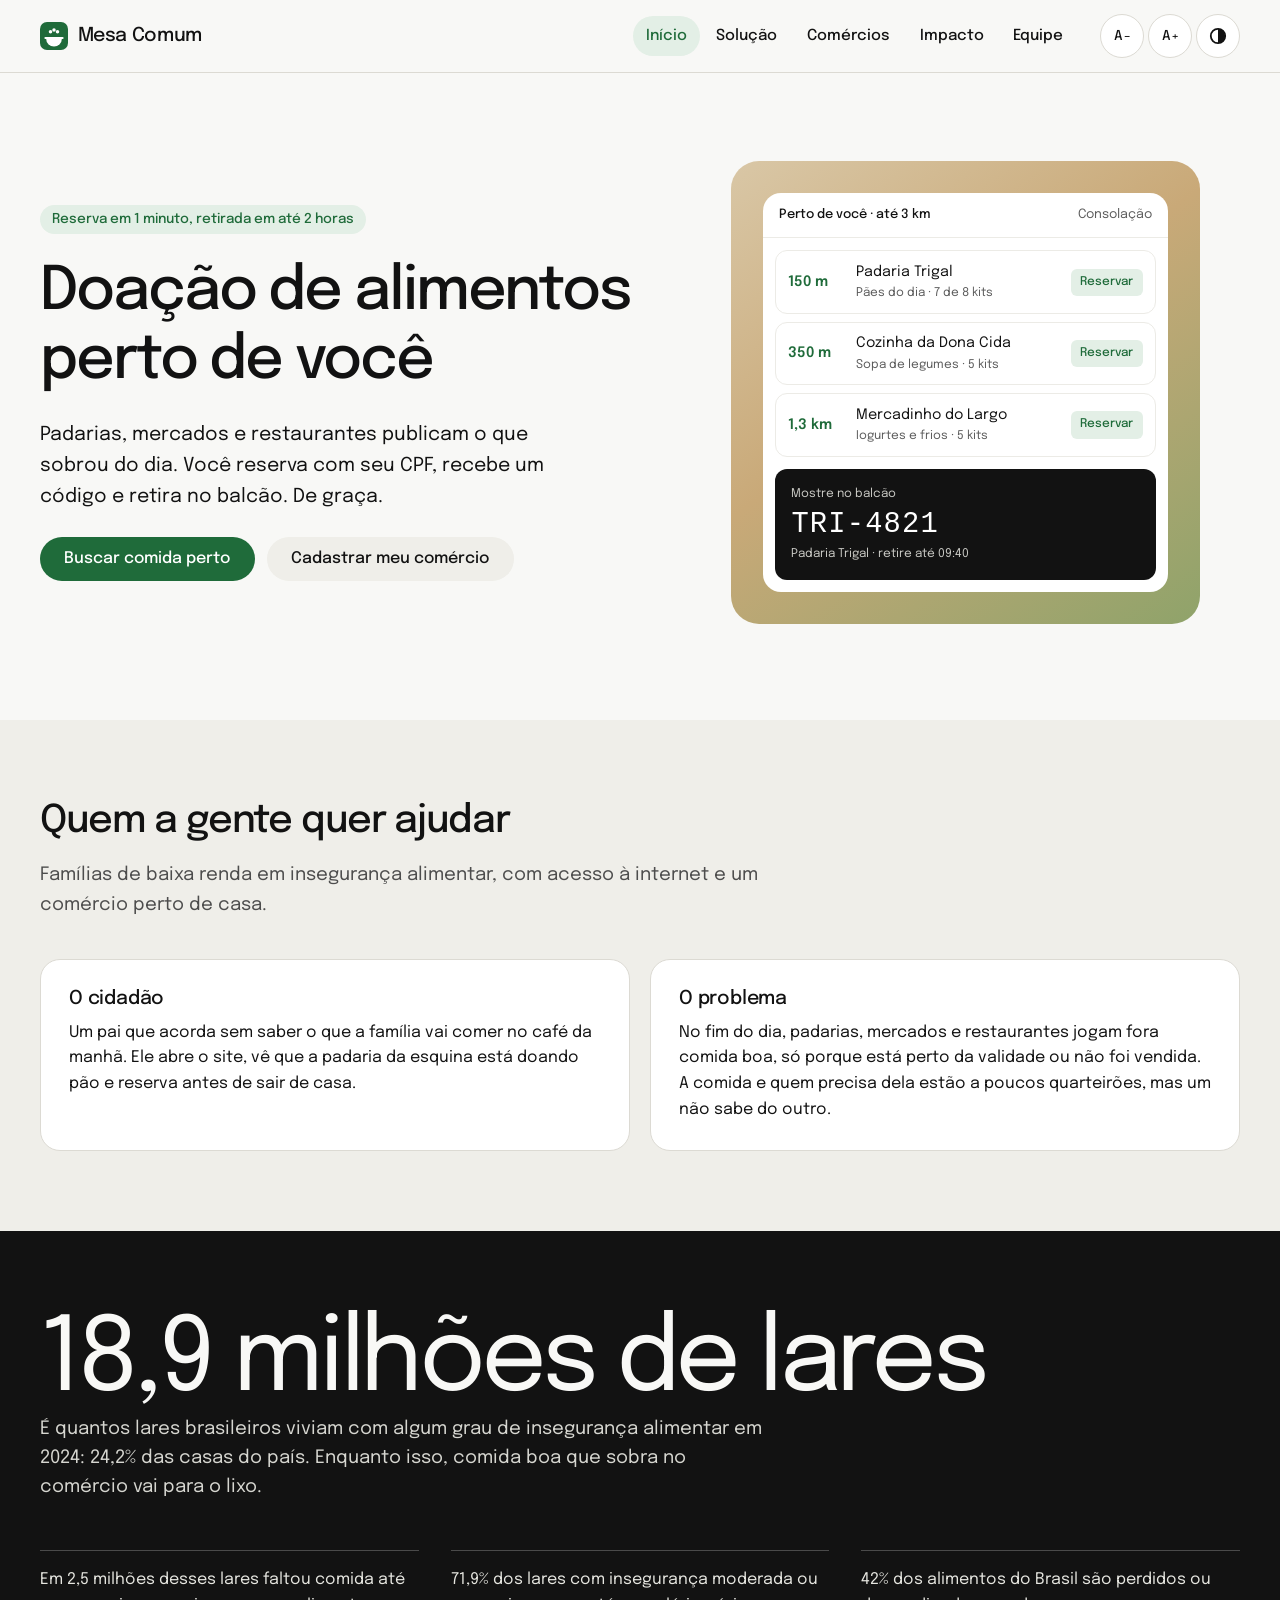
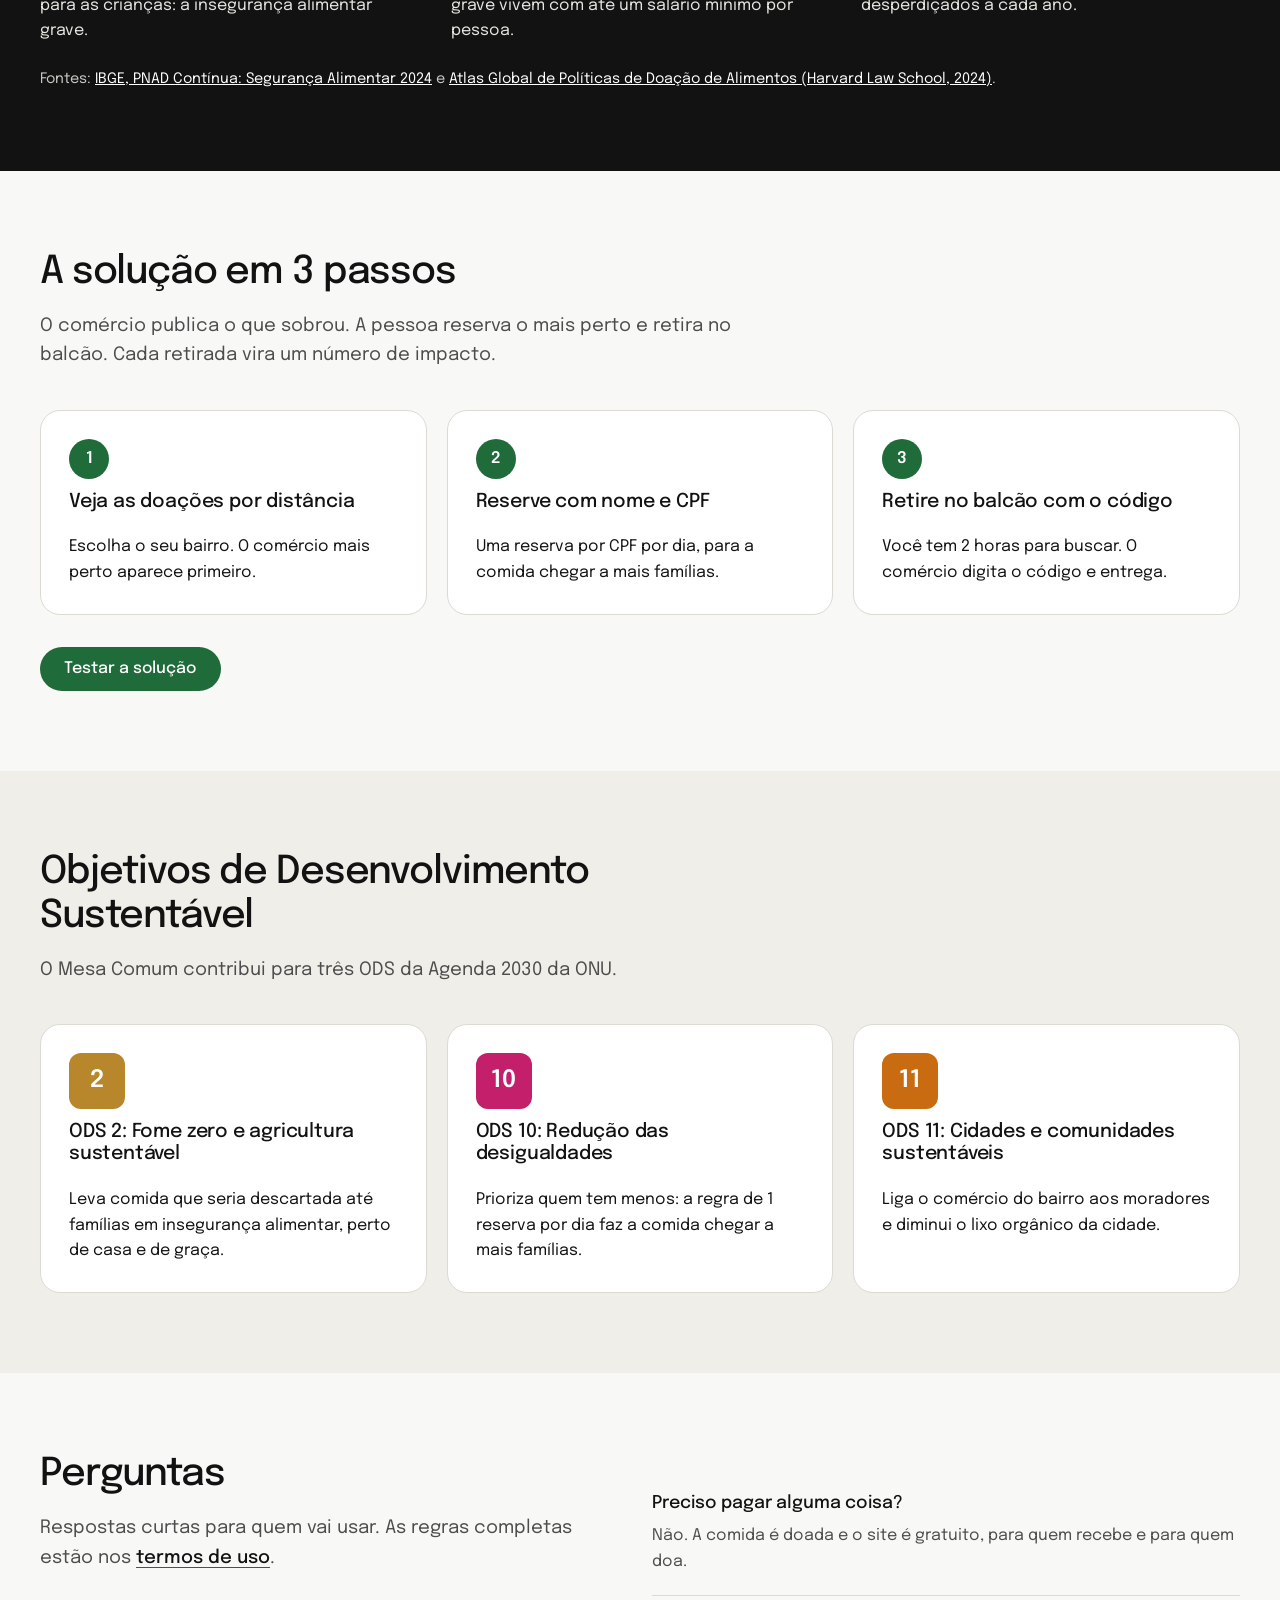
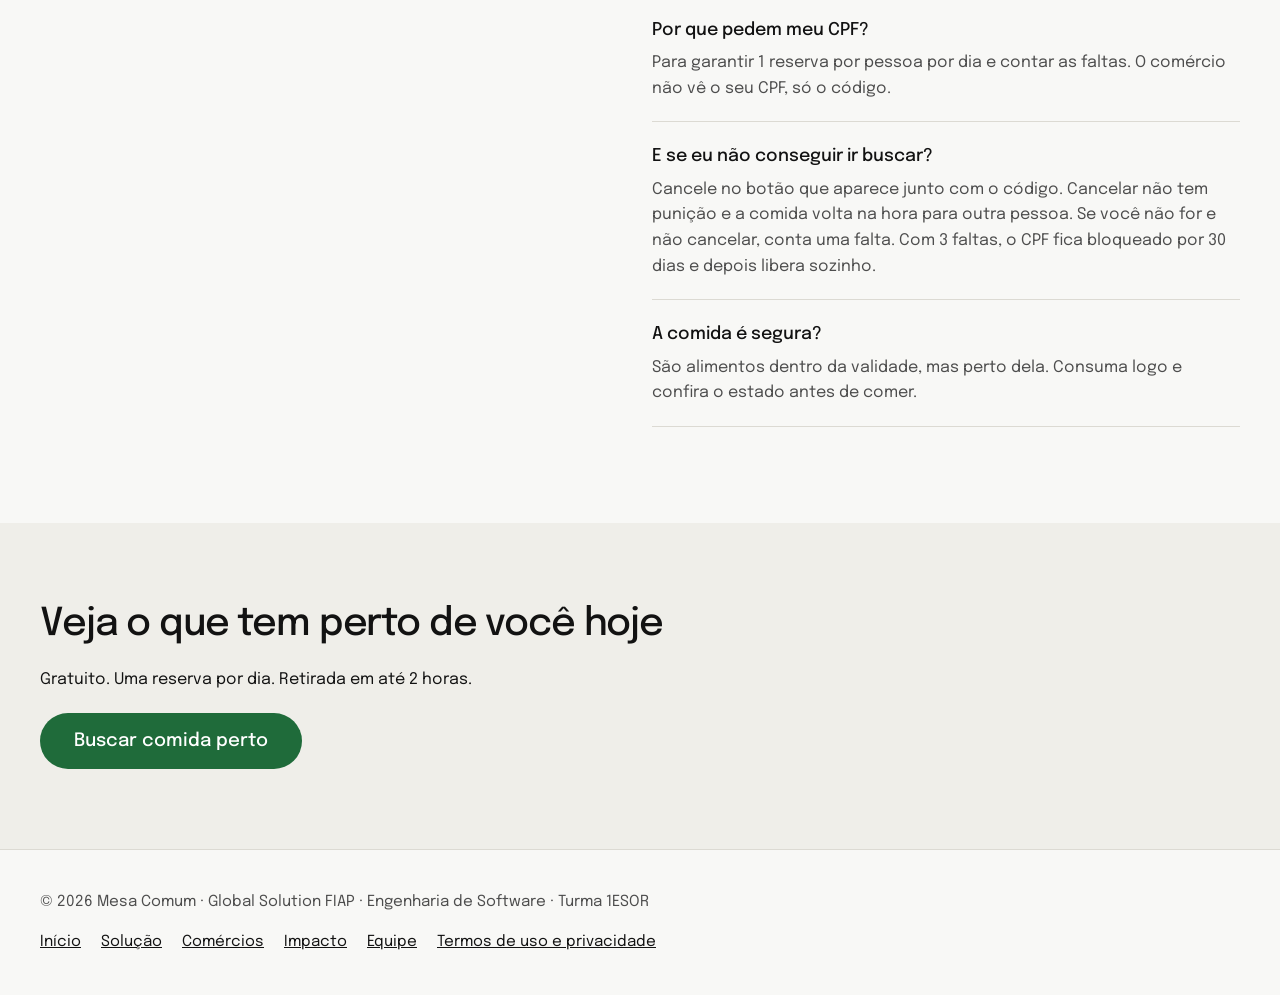
==== commit 0452c730: "Update index.html Ajuste linha 83." ====
--- a/index.html
+++ b/index.html
@@ -80,7 +80,7 @@
       <div class="container">
         <div class="secao__cabeca">
           <h2 id="titulo-cidadao">Quem a gente quer ajudar</h2>
-          <p>Famílias de baixa renda que têm celular e moram perto de comércios que jogam comida fora todo dia.</p>
+          <p>Famílias de baixa renda em insegurança alimentar, com acesso à internet e um comércio perto de casa.</p>
         </div>
         <div class="grade-2">
           <article class="cartao">
